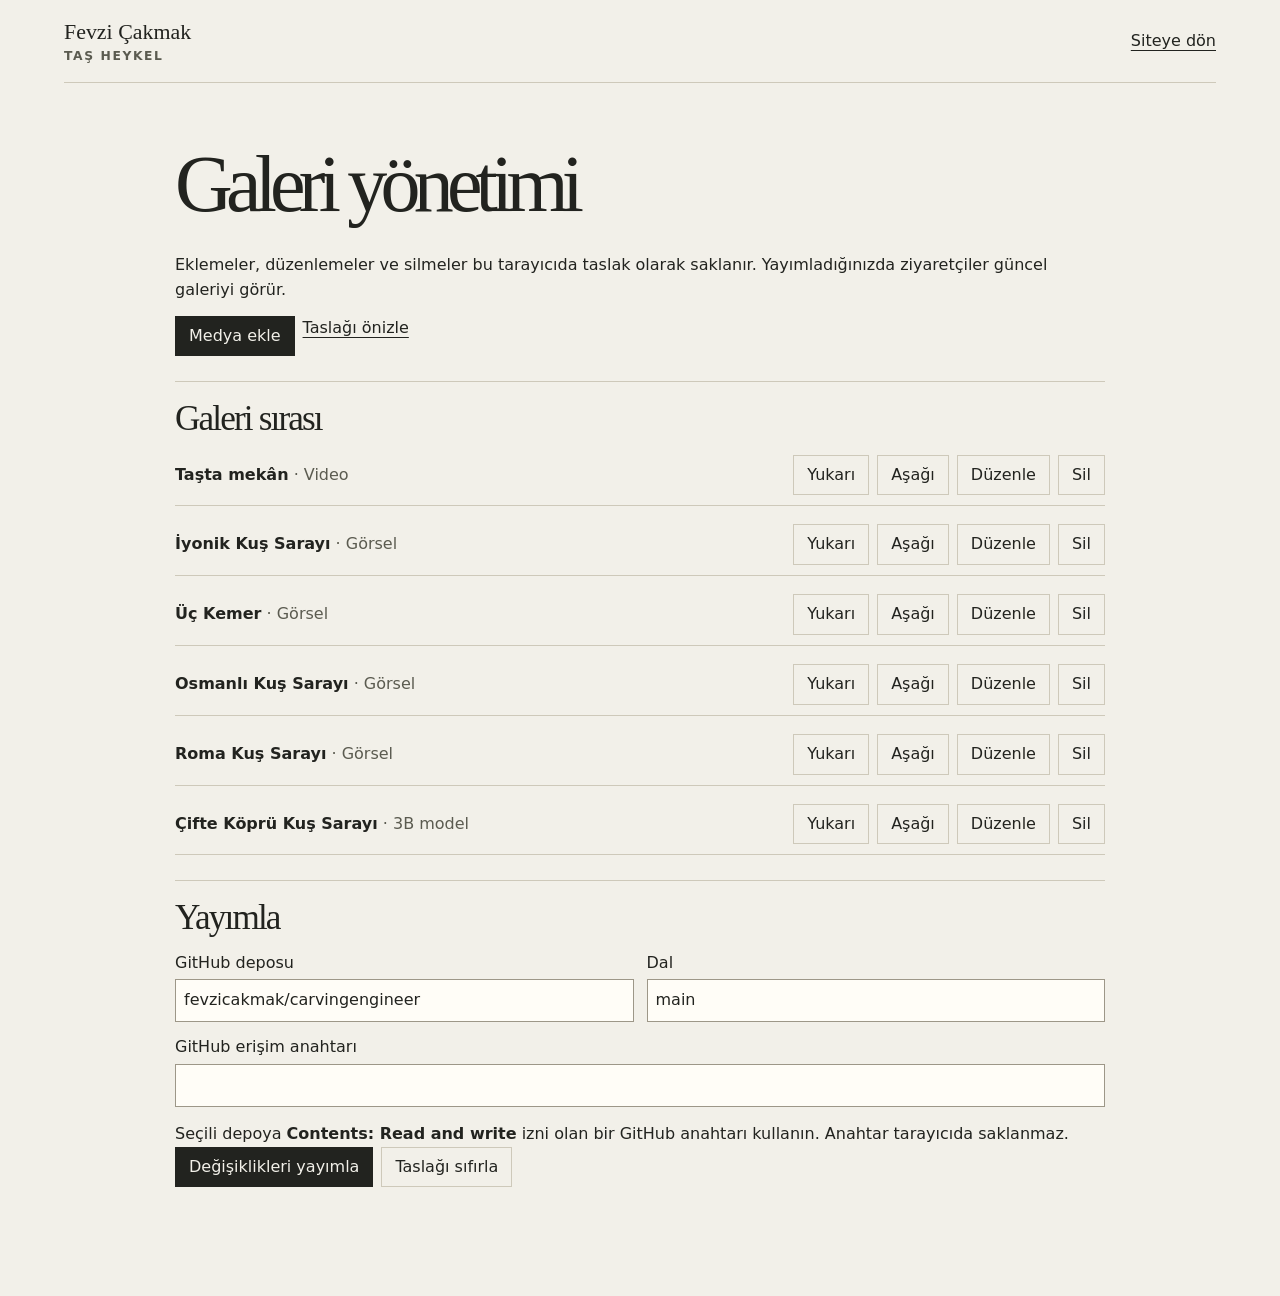
==== admin.html @ 78a6be24 "Taş heykel portfolyosunu ekle" ====
<!doctype html>
<html lang="tr">
<head>
  <meta charset="utf-8">
  <meta name="viewport" content="width=device-width,initial-scale=1">
  <meta name="robots" content="noindex">
  <title>Galeri yönetimi · Fevzi Çakmak</title>
  <link rel="icon" href="assets/icon-192.png">
  <link rel="stylesheet" href="style.css">
  <script type="module" src="admin.js"></script>
</head>
<body>
  <header class="top shell"><a href="./" class="brand">Fevzi Çakmak <span>Taş heykel</span></a><a href="./">Siteye dön</a></header>
  <main class="shell admin-main">
    <h1 style="font-size:clamp(2.8rem,7vw,5rem);line-height:1">Galeri yönetimi</h1>
    <p>Eklemeler, düzenlemeler ve silmeler bu tarayıcıda taslak olarak saklanır. Yayımladığınızda ziyaretçiler güncel galeriyi görür.</p>
    <div class="controls">
      <button class="action" type="button" id="add" disabled>Medya ekle</button>
      <a href="./?taslak=1" target="_blank" rel="noopener">Taslağı önizle</a>
    </div>
    <form id="editor" class="admin-panel" hidden>
      <h2 id="editor-title">Medya ekle</h2>
      <div class="form-grid">
        <label>Başlık<input name="title" maxlength="100" required></label>
        <label>Tür<select name="type"><option value="image">Görsel</option><option value="video">Video</option><option value="model" hidden>3B model</option></select></label>
        <label class="wide">Açıklama<textarea name="description" rows="3" maxlength="800"></textarea></label>
        <label class="wide">Alt başlık<input name="label" maxlength="100" placeholder="Örnek: Marmara mermeri · 2026"></label>
        <label id="media-field" class="wide"><span id="file-label">Görsel dosyası</span><input type="file" name="media"><small id="file-help"></small></label>
        <label class="wide" id="poster-field" hidden>Video kapak görseli<input type="file" name="poster" accept="image/jpeg,image/png,image/webp,image/gif,image/avif"></label>
      </div>
      <div class="controls"><button class="action" type="submit">Taslağa kaydet</button><button type="button" id="cancel">Vazgeç</button></div>
    </form>
    <section class="admin-panel"><h2>Galeri sırası</h2><div id="items"></div></section>
    <section class="admin-panel">
      <h2>Yayımla</h2>
      <form id="publish">
        <div class="form-grid">
          <label>GitHub deposu<input name="repo" value="fevzicakmak/carvingengineer" required pattern="[A-Za-z0-9_.\-]+/[A-Za-z0-9_.\-]+" autocomplete="off"></label>
          <label>Dal<input name="branch" value="main" required autocomplete="off"></label>
          <label class="wide">GitHub erişim anahtarı<input name="token" type="password" required autocomplete="off" spellcheck="false"></label>
        </div>
        <p>Seçili depoya <strong>Contents: Read and write</strong> izni olan bir GitHub anahtarı kullanın. Anahtar tarayıcıda saklanmaz.</p>
        <div class="controls"><button class="action" type="submit" id="publish-button" disabled>Değişiklikleri yayımla</button><button type="button" id="reset-draft" disabled>Taslağı sıfırla</button></div>
      </form>
    </section>
    <p role="status" id="admin-status" aria-live="polite"></p>
  </main>
</body>
</html>
---- style.css ----
:root {
  color-scheme: light;
  --stone:#f2f0e9;
  --ink:#22231f;
  --muted:#5b5b50;
  --line:#cec9ba;
  --accent:#745133;
  --serif:Georgia,"Times New Roman",serif;
  font:16px/1.55 system-ui,sans-serif;
  color:var(--ink);
  background:var(--stone);
}
* { box-sizing:border-box; }
html { scroll-behavior:smooth; }
body { margin:0; }
[hidden] { display:none!important; }
a { color:inherit; text-underline-offset:.24em; }
button,input,textarea,select { font:inherit; }
button { color:inherit; cursor:pointer; }
:focus-visible { outline:3px solid #916540; outline-offset:4px; }
img { display:block; max-width:100%; }
figure,p { margin:0; }
.shell { width:min(1320px,calc(100% - 2 * clamp(20px,5vw,78px))); margin-inline:auto; }
.top { display:flex; align-items:center; justify-content:space-between; gap:22px; min-height:83px; border-bottom:1px solid var(--line); }
.brand { font:1.37rem var(--serif); text-decoration:none; white-space:nowrap; }
.brand span { display:block; margin-top:4px; font:700 .77rem/1.2 system-ui,sans-serif; text-transform:uppercase; letter-spacing:.13em; color:var(--muted); }
nav { display:flex; gap:clamp(15px,3vw,42px); flex-wrap:wrap; }
nav a { text-decoration:none; font-weight:550; }
nav a:hover { text-decoration:underline; }
.hero { display:grid; grid-template-columns:minmax(245px,.78fr) minmax(0,1.5fr); gap:clamp(25px,5vw,78px); align-items:center; padding-block:clamp(32px,6vw,87px); }
.hero-copy { padding-block:11px; }
.eyebrow { font-size:.8rem; color:var(--accent); font-weight:700; text-transform:uppercase; letter-spacing:.15em; }
h1,h2,h3 { font-family:var(--serif); font-weight:400; margin:0; }
h1 { font-size:clamp(5.1rem,10vw,10rem); letter-spacing:-.085em; line-height:.82; margin:19px 0 29px; }
.hero-copy p:not(.eyebrow) { max-width:29ch; color:var(--muted); }
.primary { display:inline-flex; margin-top:22px; border:1px solid var(--ink); padding:10px 19px; text-decoration:none; }
.primary:hover { background:var(--ink); color:var(--stone); }
.hero-image img { width:100%; aspect-ratio:1.35; object-fit:cover; background:#d8d3c8; }
.hero-image figcaption { font-size:.86rem; color:var(--muted); margin-top:8px; }
.gallery-section { border-top:1px solid var(--line); padding-block:clamp(30px,5vw,64px); }
.section-head { display:flex; justify-content:space-between; align-items:end; gap:16px; flex-wrap:wrap; margin-bottom:22px; }
h2 { font-size:clamp(2.6rem,5vw,4.3rem); letter-spacing:-.053em; line-height:1; }
.filters,.viewer-actions { display:flex; flex-wrap:wrap; gap:8px; }
.filters button,.viewer-bar button,.viewer-actions button,.controls button,.admin-item button { border:1px solid var(--line); background:transparent; padding:7px 13px; }
.filters button[aria-pressed=true],button.action { background:var(--ink); border-color:var(--ink); color:var(--stone); }
.grid { display:grid; grid-template-columns:repeat(3,minmax(0,1fr)); gap:28px 18px; }
.tile { border:0; padding:0; background:none; display:block; width:100%; text-align:start; }
.tile-media { position:relative; display:grid; place-items:center; width:100%; aspect-ratio:1.25; overflow:hidden; background:#dcd7c8; color:var(--ink); font:2rem var(--serif); }
.tile-media img { width:100%; height:100%; object-fit:cover; transition:transform .25s ease; }
.tile:hover img { transform:scale(1.035); }
.tile h3 { font-size:clamp(1.24rem,2vw,1.73rem); margin-top:9px; line-height:1.12; }
.tile p { color:var(--muted); font-size:.91rem; margin-top:5px; }
.gallery-section [role=status]:empty { display:none; }
.artist { background:#282820; color:#f3efe3; padding-block:clamp(42px,7vw,94px); }
.section-split { display:grid; grid-template-columns:minmax(0,1fr) minmax(0,2fr); gap:22px; }
.section-split h3 { font-size:2.05rem; line-height:1.1; margin-bottom:13px; }
.section-split p { max-width:62ch; margin-bottom:10px; }
.contact { padding-block:clamp(44px,6vw,76px); }
footer { border-top:1px solid var(--line); display:flex; justify-content:space-between; gap:12px; padding-block:19px; color:var(--muted); }
dialog { width:min(940px,calc(100% - 24px)); max-height:calc(100dvh - 24px); padding:clamp(12px,2.5vw,30px); background:var(--stone); color:var(--ink); border:0; }
dialog::backdrop { background:rgba(25,24,20,.8); }
.viewer-bar { display:flex; align-items:start; justify-content:space-between; gap:10px; margin-bottom:15px; }
.viewer-bar h2 { font-size:clamp(1.65rem,4vw,3rem); }
.viewer-media img,.viewer-media video { max-height:65dvh; width:100%; object-fit:contain; background:#262621; }
.viewer-media iframe { width:100%; height:min(66dvh,620px); border:0; }
#viewer-description { margin-block:12px; }
.viewer-actions { justify-content:space-between; }
.admin-main { padding-block:42px; max-width:930px; }
.admin-main h2 { font-size:2.2rem; }
.admin-main > p { margin-block:13px; }
.admin-panel { margin-block:25px; border-top:1px solid var(--line); padding-top:19px; }
.admin-item { display:flex; align-items:center; justify-content:space-between; margin-block:8px; gap:14px; flex-wrap:wrap; padding:10px 0; border-bottom:1px solid var(--line); }
.admin-item span { color:var(--muted); }
.form-grid { display:grid; grid-template-columns:1fr 1fr; gap:13px; margin-block:15px; }
.form-grid label { display:grid; gap:4px; }
.form-grid input,.form-grid textarea,.form-grid select { width:100%; min-width:0; padding:8px; border:1px solid #9d9788; background:#fffdf7; color:var(--ink); }
.form-grid .wide { grid-column:1/-1; }
.controls { display:flex; gap:8px; flex-wrap:wrap; }
#admin-status { min-height:1.8em; margin-top:10px; }
#admin-status[data-error=true] { color:#941e1e; }
@media(max-width:760px) {
  .hero { grid-template-columns:1fr; gap:25px; }
  h1 { font-size:clamp(4.8rem,15vw,7.6rem); }
  .hero-image img { aspect-ratio:1.3; }
  .grid { grid-template-columns:repeat(2,minmax(0,1fr)); gap:23px 12px; }
  .section-split { grid-template-columns:1fr; }
}
@media(max-width:400px) {
  .top { align-items:flex-start; padding-block:14px; flex-direction:column; gap:11px; }
  .form-grid { grid-template-columns:1fr; }
}
@media(prefers-reduced-motion:reduce) {
  *,*::before,*::after { scroll-behavior:auto!important; transition:none!important; }
}
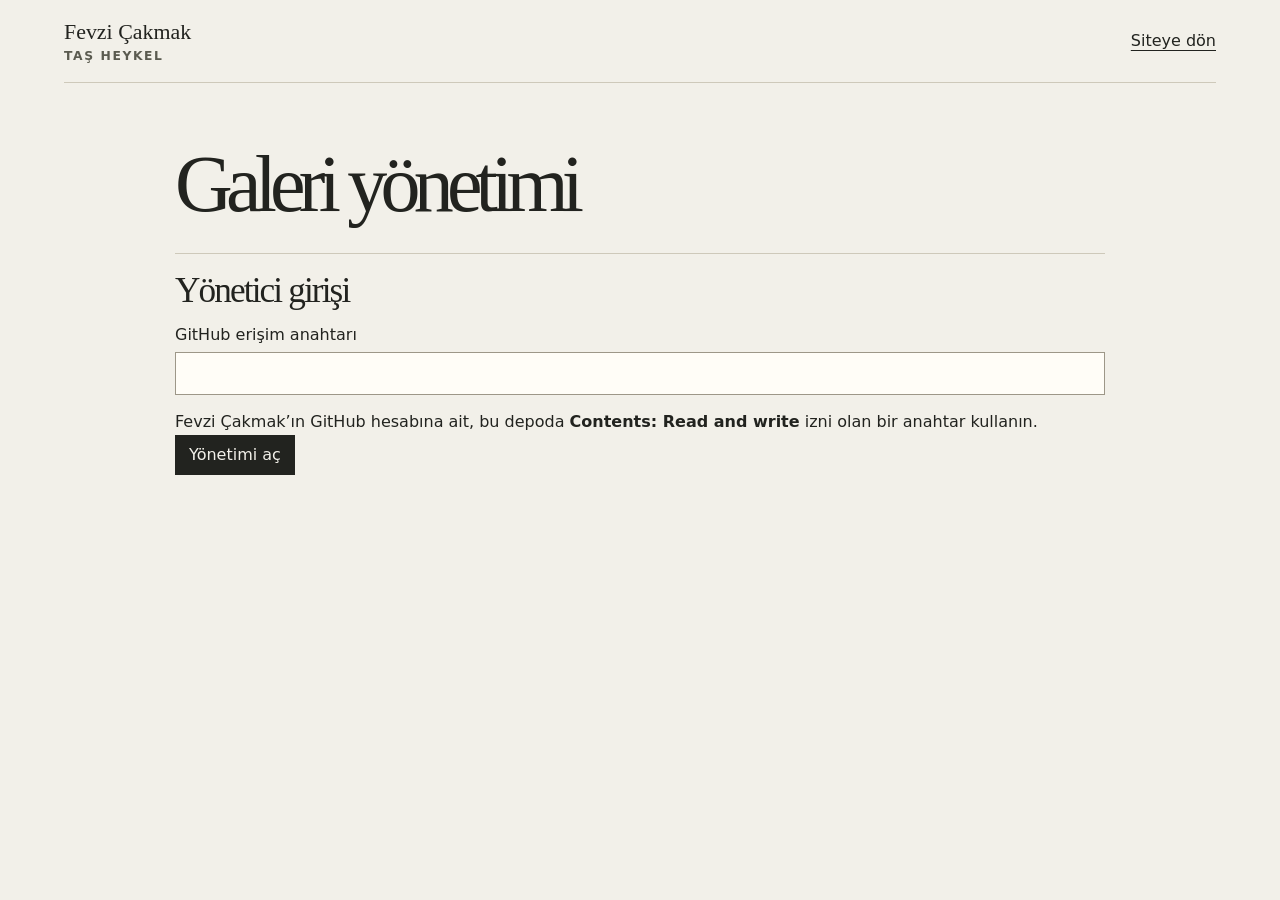
==== commit 6c5c1e23: "Galeri yönetimini site sahibi doğrulamasına bağla" ====
--- a/admin.html
+++ b/admin.html
@@ -13,10 +13,22 @@
   <header class="top shell"><a href="./" class="brand">Fevzi Çakmak <span>Taş heykel</span></a><a href="./">Siteye dön</a></header>
   <main class="shell admin-main">
     <h1 style="font-size:clamp(2.8rem,7vw,5rem);line-height:1">Galeri yönetimi</h1>
+    <section id="access" class="admin-panel">
+      <h2>Yönetici girişi</h2>
+      <form id="unlock">
+        <div class="form-grid">
+          <label class="wide">GitHub erişim anahtarı<input name="token" type="password" required autocomplete="off" autocapitalize="none" spellcheck="false"></label>
+        </div>
+        <p>Fevzi Çakmak’ın GitHub hesabına ait, bu depoda <strong>Contents: Read and write</strong> izni olan bir anahtar kullanın.</p>
+        <div class="controls"><button class="action" type="submit">Yönetimi aç</button></div>
+      </form>
+    </section>
+    <div id="management" hidden>
     <p>Eklemeler, düzenlemeler ve silmeler bu tarayıcıda taslak olarak saklanır. Yayımladığınızda ziyaretçiler güncel galeriyi görür.</p>
     <div class="controls">
       <button class="action" type="button" id="add" disabled>Medya ekle</button>
-      <a href="./?taslak=1" target="_blank" rel="noopener">Taslağı önizle</a>
+      <button type="button" id="preview">Taslağı önizle</button>
+      <button type="button" id="lock">Yönetimi kilitle</button>
     </div>
     <form id="editor" class="admin-panel" hidden>
       <h2 id="editor-title">Medya ekle</h2>
@@ -34,15 +46,10 @@
     <section class="admin-panel">
       <h2>Yayımla</h2>
       <form id="publish">
-        <div class="form-grid">
-          <label>GitHub deposu<input name="repo" value="fevzicakmak/carvingengineer" required pattern="[A-Za-z0-9_.\-]+/[A-Za-z0-9_.\-]+" autocomplete="off"></label>
-          <label>Dal<input name="branch" value="main" required autocomplete="off"></label>
-          <label class="wide">GitHub erişim anahtarı<input name="token" type="password" required autocomplete="off" spellcheck="false"></label>
-        </div>
-        <p>Seçili depoya <strong>Contents: Read and write</strong> izni olan bir GitHub anahtarı kullanın. Anahtar tarayıcıda saklanmaz.</p>
         <div class="controls"><button class="action" type="submit" id="publish-button" disabled>Değişiklikleri yayımla</button><button type="button" id="reset-draft" disabled>Taslağı sıfırla</button></div>
       </form>
     </section>
+    </div>
     <p role="status" id="admin-status" aria-live="polite"></p>
   </main>
 </body>
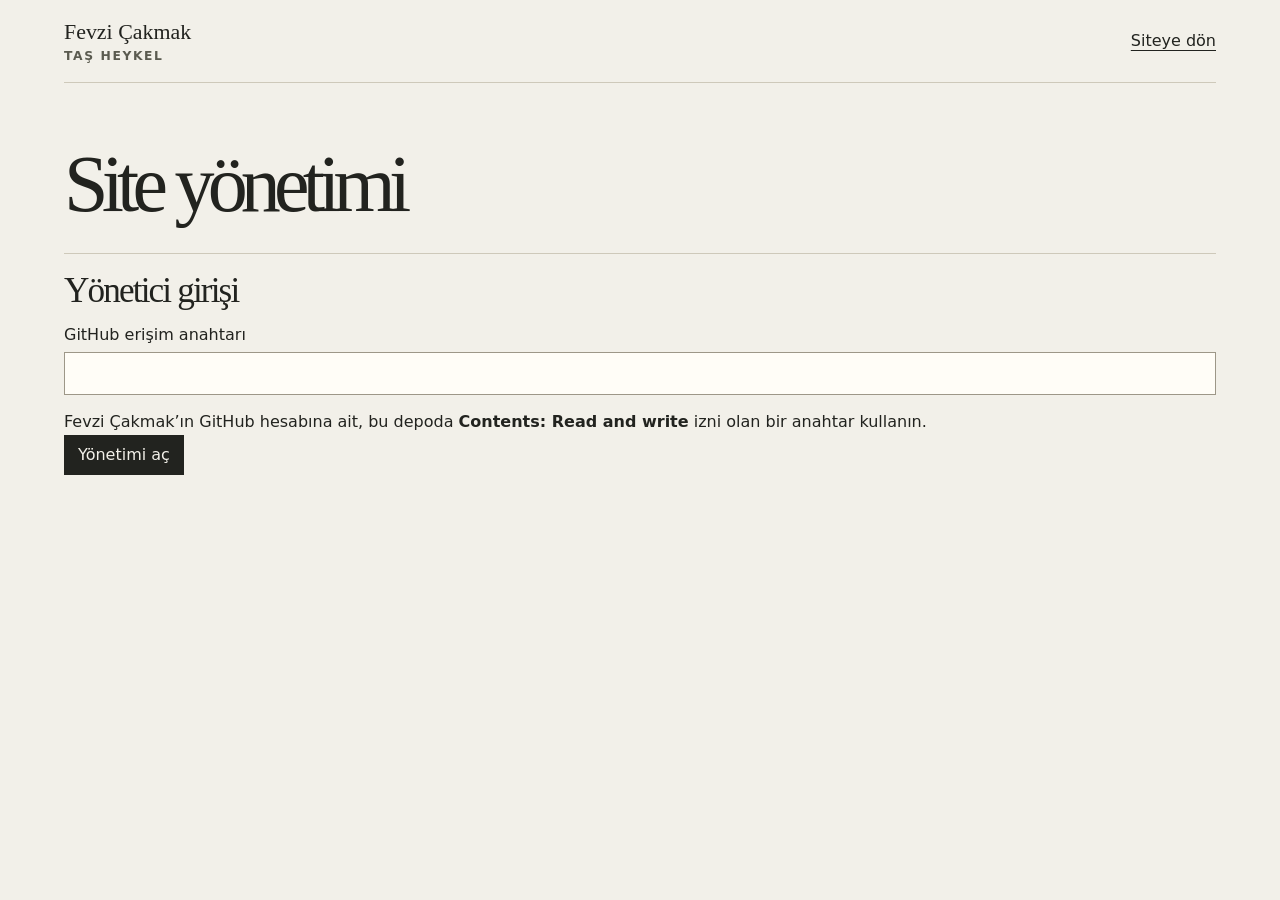
==== commit 4acc8434: "Site yönetimine sayfa ve medya düzenleyicisi ekle" ====
--- a/admin.html
+++ b/admin.html
@@ -4,7 +4,7 @@
   <meta charset="utf-8">
   <meta name="viewport" content="width=device-width,initial-scale=1">
   <meta name="robots" content="noindex">
-  <title>Galeri yönetimi · Fevzi Çakmak</title>
+  <title>Site yönetimi · Fevzi Çakmak</title>
   <link rel="icon" href="assets/icon-192.png">
   <link rel="stylesheet" href="style.css">
   <script type="module" src="admin.js"></script>
@@ -12,7 +12,7 @@
 <body>
   <header class="top shell"><a href="./" class="brand">Fevzi Çakmak <span>Taş heykel</span></a><a href="./">Siteye dön</a></header>
   <main class="shell admin-main">
-    <h1 style="font-size:clamp(2.8rem,7vw,5rem);line-height:1">Galeri yönetimi</h1>
+    <h1 style="font-size:clamp(2.8rem,7vw,5rem);line-height:1">Site yönetimi</h1>
     <section id="access" class="admin-panel">
       <h2>Yönetici girişi</h2>
       <form id="unlock">
@@ -24,12 +24,96 @@
       </form>
     </section>
     <div id="management" hidden>
-    <p>Eklemeler, düzenlemeler ve silmeler bu tarayıcıda taslak olarak saklanır. Yayımladığınızda ziyaretçiler güncel galeriyi görür.</p>
-    <div class="controls">
+    <div class="builder-toolbar">
+      <nav aria-label="Yönetim bölümleri">
+        <button type="button" id="show-pages" aria-pressed="true">Sayfalar</button>
+        <button type="button" id="show-media" aria-pressed="false">Medya kütüphanesi</button>
+      </nav>
+      <div class="controls">
+        <button type="button" id="preview">Siteyi önizle</button>
+        <button type="button" id="lock">Kilitle</button>
+      </div>
+    </div>
+    <section id="pages-panel" class="builder-layout">
+      <aside class="builder-sidebar">
+        <h2>Sayfalar</h2>
+        <div id="pages-list"></div>
+        <form id="new-page" class="stacked">
+          <label>Yeni sayfa adı<input name="title" maxlength="90" placeholder="Örneğin Sergiler" required></label>
+          <button class="action" type="submit">Sayfa ekle</button>
+        </form>
+      </aside>
+      <div id="pages-empty" class="builder-stage">
+        <h2>Sayfa ekleyin</h2>
+        <p>Yeni sayfanıza metin, medya ve bağlantı blokları yerleştirebilirsiniz.</p>
+      </div>
+      <div id="page-workspace" class="builder-stage" hidden>
+        <form id="page-settings">
+          <h2>Sayfa ayarları</h2>
+          <div class="form-grid">
+            <label>Sayfa başlığı<input name="title" maxlength="90" required></label>
+            <label>Adres eki<input name="slug" maxlength="70" required></label>
+            <label class="wide check"><input name="menu" type="checkbox"> Üst menüde göster</label>
+          </div>
+          <small id="page-address" class="page-address"></small>
+          <div class="controls">
+            <button class="action" type="submit">Sayfa ayarlarını kaydet</button>
+            <button type="button" id="preview-page">Sayfayı önizle</button>
+            <button type="button" id="page-delete" class="danger">Sayfayı sil</button>
+          </div>
+        </form>
+        <section class="admin-panel">
+          <h2>İçerik blokları</h2>
+          <div id="blocks-list"></div>
+          <p id="blocks-empty">Bu sayfa henüz boş.</p>
+          <div class="controls block-types" id="block-types" aria-label="Blok ekle">
+            <button type="button" data-block="heading">Başlık ekle</button>
+            <button type="button" data-block="text">Metin ekle</button>
+            <button type="button" data-block="image">Görsel ekle</button>
+            <button type="button" data-block="video">Video ekle</button>
+            <button type="button" data-block="link">Bağlantı ekle</button>
+            <button type="button" data-block="divider">Ayırıcı ekle</button>
+          </div>
+          <form id="block-settings" class="block-editor" hidden>
+            <h3 id="block-heading"></h3>
+            <div class="form-grid">
+              <label class="wide" id="block-text-field">Metin<textarea name="text" rows="5" maxlength="6000"></textarea></label>
+              <div id="block-typography" class="wide type-settings">
+                <label>Yazı tipi<select name="face"><option value="serif">Serif</option><option value="sans">Sade</option></select></label>
+                <label>Boyut<select name="size"><option value="small">Küçük</option><option value="normal">Normal</option><option value="large">Büyük</option></select></label>
+                <label>Hizalama<select name="align"><option value="left">Sol</option><option value="center">Orta</option><option value="right">Sağ</option></select></label>
+                <label>Yazı rengi<select name="tone"><option value="ink">Koyu</option><option value="muted">Gri</option><option value="accent">Kahve</option></select></label>
+                <label class="check"><input type="checkbox" name="bold"> Kalın</label>
+                <label class="check"><input type="checkbox" name="italic"> İtalik</label>
+              </div>
+              <div id="block-media-field" class="wide">
+                <label>Medya kütüphanesi<select name="media"></select></label>
+                <button id="block-open-media" type="button">Medya kütüphanesini aç</button>
+                <label>Yeni dosya yükle<input type="file" id="block-files" multiple></label>
+                <div id="block-drop" class="drop-zone">Dosyayı buraya bırakarak sayfaya ekleyin</div>
+              </div>
+              <label id="block-fit-field">Genişlik<select name="fit"><option value="wide">Tam genişlik</option><option value="compact">Dar ve ortalı</option></select></label>
+              <div id="block-link-fields" class="wide type-settings">
+                <label>Bağlantı metni<input name="caption" maxlength="100"></label>
+                <label>Hedef<select name="target"></select></label>
+                <label class="wide" id="block-url-field">Dış bağlantı adresi<input name="href" maxlength="1000" inputmode="url" placeholder="https://"></label>
+              </div>
+            </div>
+            <div class="controls">
+              <button class="action" type="submit">Bloğu kaydet</button>
+              <button type="button" id="block-cancel">Vazgeç</button>
+              <button type="button" id="block-delete" class="danger">Bloğu sil</button>
+            </div>
+          </form>
+        </section>
+      </div>
+    </section>
+    <section id="media-panel" hidden>
+    <div class="media-toolbar controls">
       <button class="action" type="button" id="add" disabled>Medya ekle</button>
-      <button type="button" id="preview">Taslağı önizle</button>
-      <button type="button" id="lock">Yönetimi kilitle</button>
+      <label class="media-pick">Dosya seç<input type="file" id="media-files" multiple accept="image/jpeg,image/png,image/webp,image/gif,image/avif,video/mp4,video/webm"></label>
     </div>
+    <div id="media-drop" class="drop-zone">Görselleri veya videoları buraya bırakın</div>
     <form id="editor" class="admin-panel" hidden>
       <h2 id="editor-title">Medya ekle</h2>
       <div class="form-grid">
@@ -42,7 +126,11 @@
       </div>
       <div class="controls"><button class="action" type="submit">Taslağa kaydet</button><button type="button" id="cancel">Vazgeç</button></div>
     </form>
-    <section class="admin-panel"><h2>Galeri sırası</h2><div id="items"></div></section>
+    <section class="admin-panel"><h2>Galeri sırası</h2>
+      <div class="drop-zone danger media-trash" data-drag-group="media" data-drag-id="trash">Silmek için medyayı buraya sürükleyin</div>
+      <div id="items"></div>
+    </section>
+    </section>
     <section class="admin-panel">
       <h2>Yayımla</h2>
       <form id="publish">
--- a/style.css
+++ b/style.css
@@ -92,3 +92,85 @@
 @media(prefers-reduced-motion:reduce) {
   *,*::before,*::after { scroll-behavior:auto!important; transition:none!important; }
 }
+
+.admin-main { max-width:1200px; }
+.builder-toolbar {
+  display:flex; justify-content:space-between; align-items:center;
+  flex-wrap:wrap; gap:12px; margin:0 0 20px;
+}
+.builder-toolbar nav { gap:7px; }
+.builder-toolbar nav button,.builder-row button,.stacked button,
+#block-open-media,.media-pick {
+  border:1px solid var(--line); background:transparent; padding:8px 12px;
+}
+.builder-toolbar nav button[aria-pressed=true],.stacked button.action {
+  background:var(--ink); color:var(--stone);
+}
+.builder-layout { display:grid; grid-template-columns:minmax(215px,1fr) minmax(0,3fr); gap:14px; }
+.builder-sidebar,.builder-stage,.block-editor {
+  border:1px solid var(--line); background:#faf8f2; padding:clamp(14px,2.4vw,24px);
+}
+.builder-sidebar h2,.builder-stage h2 { margin-bottom:12px; }
+.builder-sidebar form { margin-top:16px; }
+.stacked,.stacked label { display:grid; gap:6px; }
+.stacked input {
+  min-width:0; width:100%; border:1px solid var(--line);
+  padding:8px; background:#fffdf7;
+}
+.builder-row {
+  display:grid; grid-template-columns:auto minmax(0,1fr) auto auto;
+  gap:4px; align-items:center; border-bottom:1px solid var(--line);
+  padding:5px 0; min-height:47px;
+}
+.builder-row button { padding:5px 8px; }
+.builder-row-title { overflow-wrap:anywhere; text-align:left; }
+.builder-row-title[aria-pressed=true] { background:#eae2d1; border-color:#9d8768; }
+.drag-handle { cursor:grab; touch-action:none; padding:7px 5px; font-size:1.5rem; line-height:1; user-select:none; }
+.drag-handle:active { cursor:grabbing; }
+.dragging { opacity:.6; }
+.drop-target { outline:2px solid var(--accent); outline-offset:-2px; background:#ede4d2; }
+.form-grid .check { display:flex; flex-direction:row; align-items:center; }
+.form-grid .check input { width:auto; accent-color:var(--accent); }
+.type-settings { display:grid; grid-template-columns:repeat(2,minmax(0,1fr)); gap:10px; }
+.block-types { margin-top:14px; }
+.block-editor { margin-top:14px; background:#f2eee4; }
+.block-editor h3 { font-size:1.6rem; }
+.page-address { display:block; overflow-wrap:anywhere; margin-bottom:10px; color:var(--muted); }
+.danger { color:#8a2823; }
+.media-toolbar { align-items:center; margin-block:12px; }
+.media-pick { display:inline-flex; align-items:center; gap:8px; }
+.media-pick input { max-width:100%; }
+.drop-zone { border:1px dashed #a2957d; padding:16px; text-align:center; margin-block:10px; }
+#items .admin-item { justify-content:start; }
+#items .admin-item .controls { margin-inline-start:auto; }
+#admin-status { position:sticky; bottom:0; padding:8px 0; background:var(--stone); z-index:2; }
+#site-nav a[aria-current="page"] { text-decoration:underline; }
+.custom-page { padding-block:clamp(35px,6vw,90px); min-height:65vh; }
+.custom-page > h1 { font-size:clamp(3.15rem,7vw,7rem); line-height:1; overflow-wrap:anywhere; }
+.page-block { margin-block:24px; overflow-wrap:anywhere; }
+.page-block:is(p,h2) { white-space:pre-wrap; }
+.page-block.is-serif { font-family:var(--serif); }
+.page-block.is-sans { font-family:system-ui,sans-serif; }
+.page-block.is-small { font-size:.94rem; }
+.page-block.is-large { font-size:1.6rem; }
+h2.page-block { font-size:clamp(1.8rem,4vw,3.6rem); line-height:1.15; }
+h2.page-block.is-small { font-size:1.5rem; }
+h2.page-block.is-large { font-size:clamp(2.3rem,5vw,4.6rem); }
+.page-block.is-center { text-align:center; }
+.page-block.is-right { text-align:right; }
+.page-block.is-muted { color:var(--muted); }
+.page-block.is-accent { color:var(--accent); }
+.page-block.is-bold { font-weight:700; }
+.page-block.is-italic { font-style:italic; }
+.page-block.is-compact { max-width:680px; margin-inline:auto; }
+.page-block img,.page-block video { display:block; width:100%; max-height:78dvh; object-fit:contain; }
+.page-block figcaption { margin-top:6px; color:var(--muted); }
+hr.page-block { border:0; border-top:1px solid var(--line); }
+@media(max-width:720px) {
+  .builder-layout { grid-template-columns:minmax(0,1fr); }
+  .media-pick { display:block; max-width:100%; }
+  .top nav { column-gap:13px; row-gap:5px; }
+}
+
+.media-trash { position:sticky; top:0; z-index:1; background:var(--stone); }
+.media-trash.drop-target { background:#ede4d2; }
